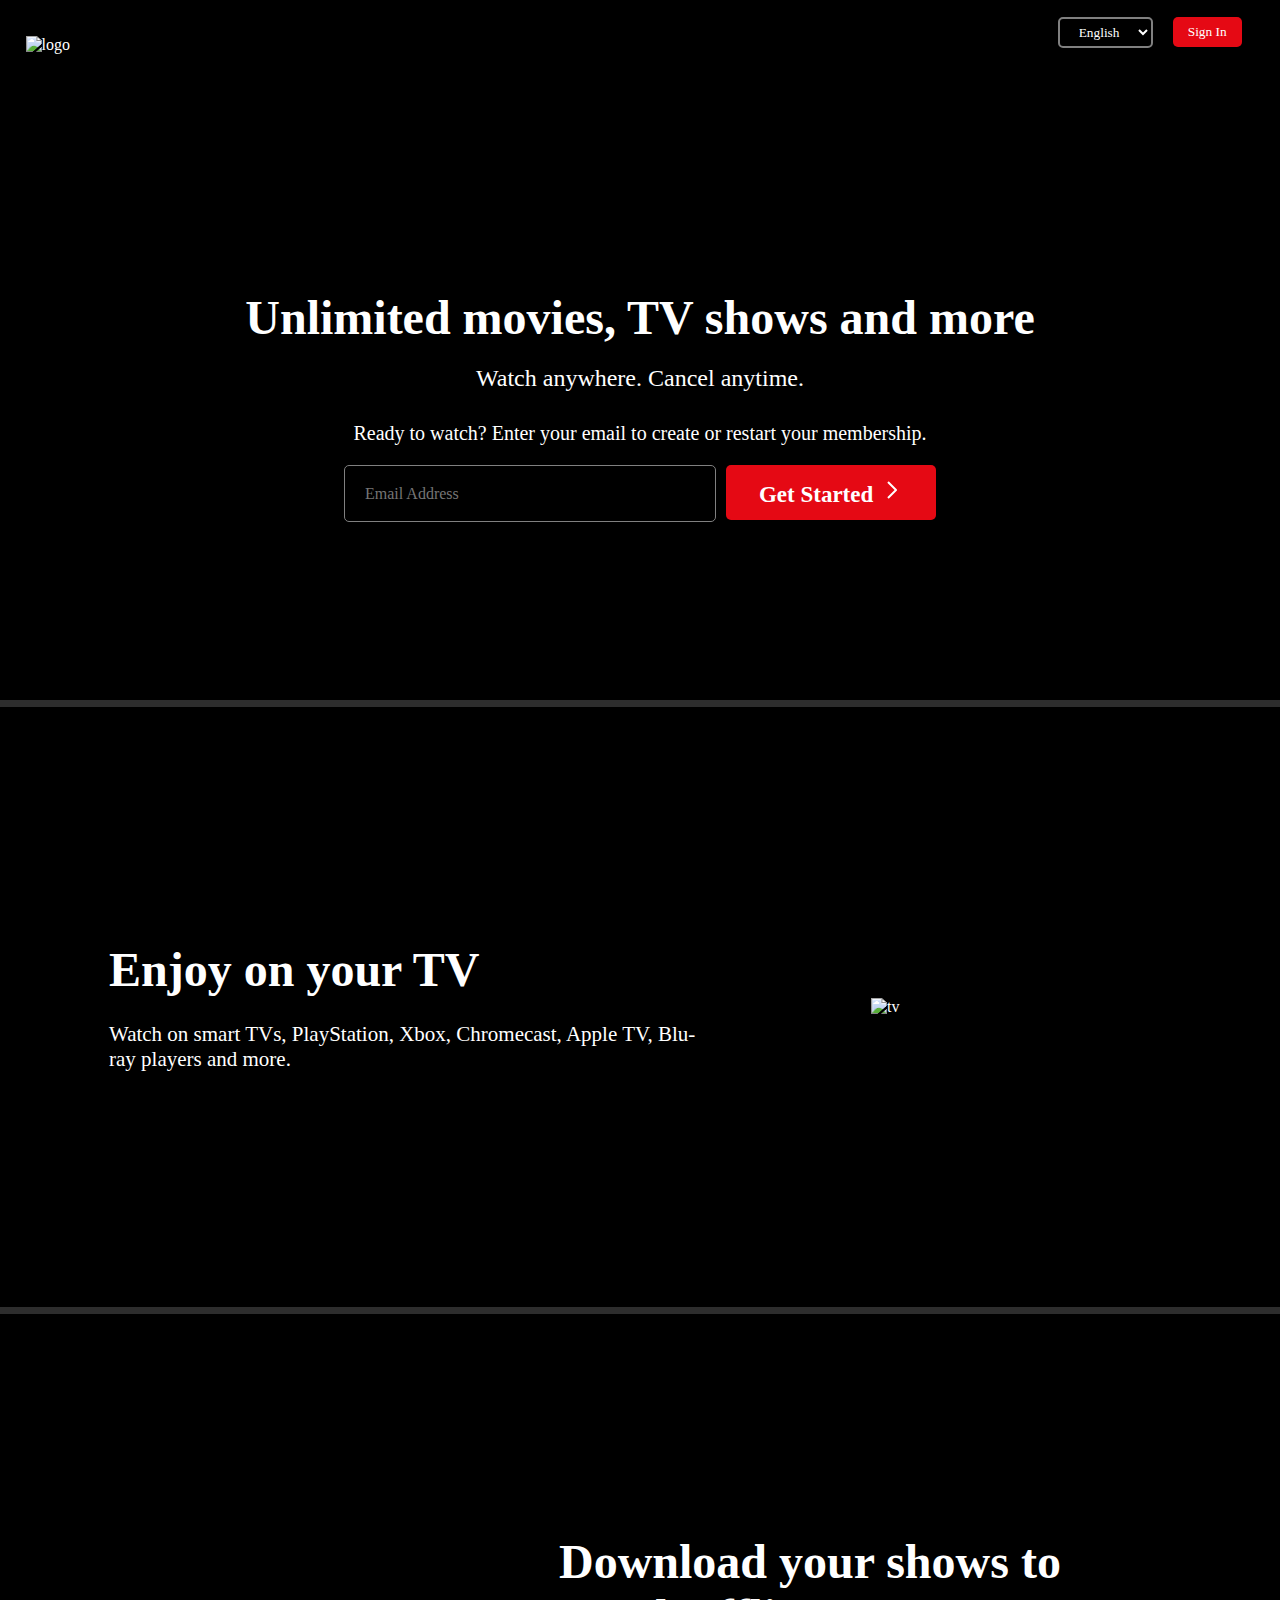
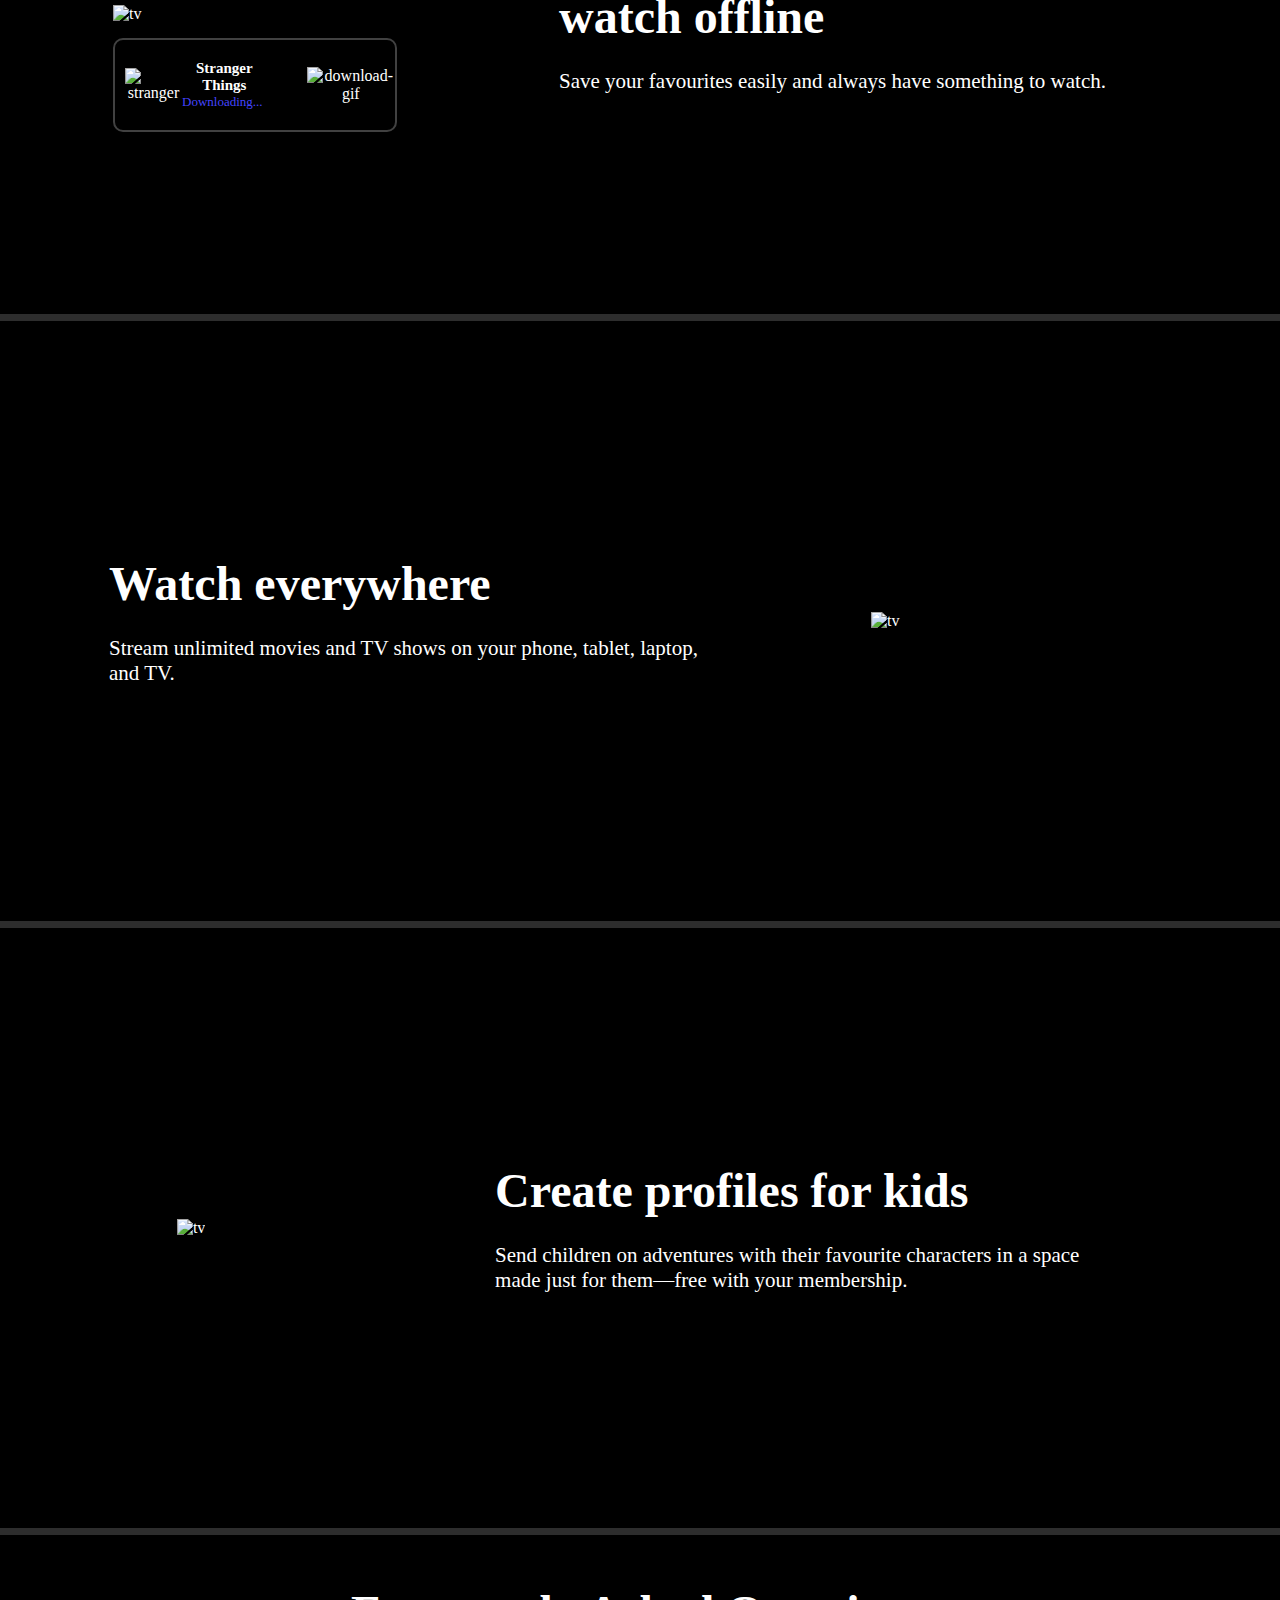
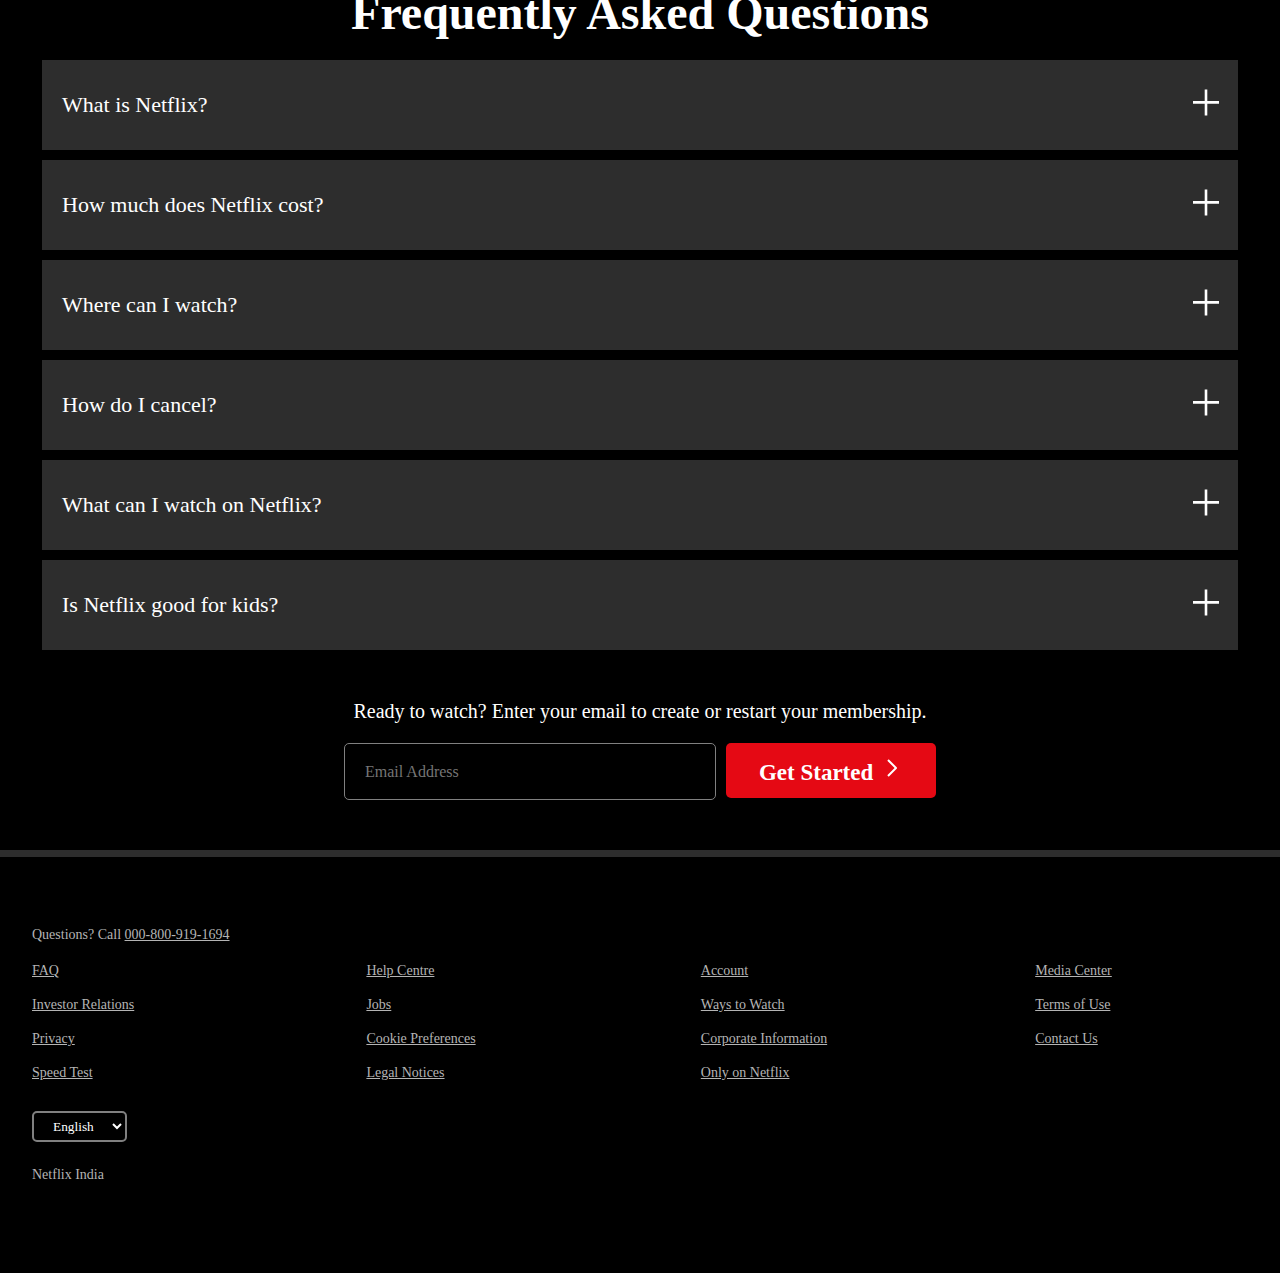
==== HTML/index.html @ 04211149 "Complete HTML CSS" ====
<!DOCTYPE html>
<html lang="en">

<head>
    <meta charset="UTF-8">
    <!-- Don't know why but this meta tag just works better -->
    <meta name="viewport"
        content="user-scalable=no, initial-scale=1, maximum-scale=1, minimum-scale=1, width=320, height=device-height" />
    <!-- , target-densitydpi=medium-dpi -->
    <!-- <meta name="viewport" content="width=device-width, initial-scale=1.0"> -->
    <title>Netflix India - Watch TV Shows Online, Watch Movies Online</title>
    <link rel="shortcut icon"
        href="https://cdn4.iconfinder.com/data/icons/logos-and-brands/512/227_Netflix_logo-512.png" type="image/x-icon">
    <link rel="stylesheet" href="/CSS/style.css">
</head>

<body>
    <header>
        <section class="segment home bgimg">
            <nav id="navbar">
                <div class="logo">
                    <img src="https://images.ctfassets.net/y2ske730sjqp/821Wg4N9hJD8vs5FBcCGg/9eaf66123397cc61be14e40174123c40/Vector__3_.svg?w=460"
                        alt="logo">
                </div>

                <div class="navbutton">
                    <!-- I don't how to add img -->
                    <!-- <svg xmlns="http://www.w3.org/2000/svg" fill="none" width="16" height="16" viewBox="0 0 16 16"
                        role="img" data-icon="LanguagesSmall" aria-hidden="true">
                        <path fill-rule="evenodd" clip-rule="evenodd"
                            d="M10.7668 5.33333L10.5038 5.99715L9.33974 8.9355L8.76866 10.377L7.33333 14H9.10751L9.83505 12.0326H13.4217L14.162 14H16L12.5665 5.33333H10.8278H10.7668ZM10.6186 9.93479L10.3839 10.5632H11.1036H12.8856L11.6348 7.2136L10.6186 9.93479ZM9.52722 4.84224C9.55393 4.77481 9.58574 4.71045 9.62211 4.64954H6.41909V2H4.926V4.64954H0.540802V5.99715H4.31466C3.35062 7.79015 1.75173 9.51463 0 10.4283C0.329184 10.7138 0.811203 11.2391 1.04633 11.5931C2.55118 10.6795 3.90318 9.22912 4.926 7.57316V12.6667H6.41909V7.51606C6.81951 8.15256 7.26748 8.76169 7.7521 9.32292L8.31996 7.88955C7.80191 7.29052 7.34631 6.64699 6.9834 5.99715H9.06968L9.52722 4.84224Z"
                            fill="currentColor"></path>
                    </svg> -->
                    <div>
                        <select name="lang" class="lang">
                            <option value="English">English</option>
                            <option value="Hindi">हिन्दी</option>
                        </select>
                    </div>
                    <div>
                        <button type="button" class="sign-in">Sign In</button>
                    </div>
                </div>
            </nav>

            <h1 class="headest main-title">Unlimited movies, TV shows and more</h1>
            <div id="main-text">Watch anywhere. Cancel anytime.</div>
            <article class="membership" id="fix-home-mg">
                <div class="member-text">
                    Ready to watch? Enter your email to create or restart your membership.
                </div>
                <!-- Not bothering making this cool transition using complex overlapping css -->
                <div class="member-form">
                    <label for="email-address1" class="email-box">
                        <input type="text" placeholder="Email Address" id="email-address1">
                    </label>
                    <button type="button" class="sign-in started">Get Started <svg xmlns="http://www.w3.org/2000/svg"
                            fill="none" width="24" height="24" viewBox="0 0 24 24" role="img" aria-hidden="true">
                            <path fill-rule="evenodd" clip-rule="evenodd"
                                d="M15.5859 12L8.29303 19.2928L9.70725 20.7071L17.7072 12.7071C17.8948 12.5195 18.0001 12.2652 18.0001 12C18.0001 11.7347 17.8948 11.4804 17.7072 11.2928L9.70724 3.29285L8.29303 4.70706L15.5859 12Z"
                                fill="currentColor"></path>
                        </svg>
                    </button>
                </div>
            </article>
        </section>
    </header>

    <main>
        <section class="segment">
            <article class="card">
                <div class="card-text">
                    <h1 class="headest">Enjoy on your TV</h1>
                    <div class="card-desc">
                        Watch on smart TVs, PlayStation, Xbox, Chromecast, Apple TV, Blu-ray players and more.
                    </div>
                </div>
                <div class="overlap-grid">
                    <img src="https://assets.nflxext.com/ffe/siteui/acquisition/ourStory/fuji/desktop/tv.png" alt="tv"
                        class="topitem">
                    <video
                        src="https://assets.nflxext.com/ffe/siteui/acquisition/ourStory/fuji/desktop/video-tv-in-0819.m4v"
                        class="bottomitem" id="vid1" autoplay muted loop></video>
                </div>
            </article>
        </section>
        <section class="segment">
            <article class="card oppa">
                <div class="card-text">
                    <h1 class="headest">Download your shows to watch offline</h1>
                    <div class="card-desc">
                        Save your favourites easily and always have something to watch.
                    </div>
                </div>
                <div class="overlap-grid">
                    <img src="https://assets.nflxext.com/ffe/siteui/acquisition/ourStory/fuji/desktop/mobile-0819.jpg"
                        alt="tv" class="bottomitem">
                    <div class="topitem loading">
                        <div class="stranger-div">
                            <img src="https://assets.nflxext.com/ffe/siteui/acquisition/ourStory/fuji/desktop/boxshot.png"
                                alt="stranger">
                        </div>
                        <div class="stranger-text">
                            <div class="stranger-name">Stranger Things</div>
                            <div class="stranger-blue">Downloading...</div>
                        </div>
                        <div class="stranger-gif">
                            <img src="https://assets.nflxext.com/ffe/siteui/acquisition/ourStory/fuji/desktop/download-icon.gif"
                                alt="download-gif">
                        </div>
                    </div>
                </div>
            </article>
        </section>
        <section class="segment">
            <article class="card">
                <div class="card-text">
                    <h1 class="headest">Watch everywhere</h1>
                    <div class="card-desc">
                        Stream unlimited movies and TV shows on your phone, tablet, laptop, and TV.
                    </div>
                </div>
                <div class="overlap-grid">
                    <img src="https://assets.nflxext.com/ffe/siteui/acquisition/ourStory/fuji/desktop/device-pile-in.png"
                        alt="tv" class="topitem">
                    <video
                        src="https://assets.nflxext.com/ffe/siteui/acquisition/ourStory/fuji/desktop/video-devices-in.m4v"
                        class="
                        bottomitem" id="vid3" autoplay muted loop></video>
                </div>
            </article>
        </section>
        <section class="segment">
            <article class="card oppa">
                <div class="card-text">
                    <h1 class="headest">Create profiles for kids</h1>
                    <div class="card-desc">
                        Send children on adventures with their favourite characters in a space made just for them—free
                        with
                        your membership.
                    </div>
                </div>
                <div class="kids-div">
                    <img src="https://occ-0-2483-3646.1.nflxso.net/dnm/api/v6/19OhWN2dO19C9txTON9tvTFtefw/AAAABVr8nYuAg0xDpXDv0VI9HUoH7r2aGp4TKRCsKNQrMwxzTtr-NlwOHeS8bCI2oeZddmu3nMYr3j9MjYhHyjBASb1FaOGYZNYvPBCL.png?r=54d"
                        alt="tv">
                </div>
            </article>
        </section>
        <!-- Don't know how to make things appear on click. js later -->
        <section class="segment">
            <h1 class="headest faq-title">Frequently Asked Questions</h1>
            <article class="FAQ">
                <section class="question">
                    <div class="query">
                        <div class="qtext">What is Netflix?</div>
                        <div class="qross">
                            <svg xmlns="http://www.w3.org/2000/svg" fill="none" width="24" height="24"
                                viewBox="0 0 24 24" role="img" aria-hidden="true"
                                class="elj7tfr3 default-ltr-cache-1kkka4h e164gv2o5">
                                <path fill-rule="evenodd" clip-rule="evenodd"
                                    d="M11 11V2H13V11H22V13H13V22H11V13H2V11H11Z" fill="currentColor"></path>
                            </svg>
                        </div>
                    </div>
                    <!-- <div class="hidden-text">
                        <div class="t1">
                            Netflix is a streaming service that offers a wide variety of award-winning TV shows, movies,
                            anime,
                            documentaries and more – on thousands of internet-connected devices.
                        </div>
                        <div class="t2">
                            You can watch as much as you want, whenever you want, without a single ad – all for one low
                            monthly
                            price. There's always something new to discover, and new TV shows and movies are added every
                            week!
                        </div>
                    </div> -->
                </section>

                <section class="question">
                    <div class="query">
                        <div class="qtext">How much does Netflix cost?</div>
                        <div class="qross">
                            <svg xmlns="http://www.w3.org/2000/svg" fill="none" width="24" height="24"
                                viewBox="0 0 24 24" role="img" aria-hidden="true"
                                class="elj7tfr3 default-ltr-cache-1kkka4h e164gv2o5">
                                <path fill-rule="evenodd" clip-rule="evenodd"
                                    d="M11 11V2H13V11H22V13H13V22H11V13H2V11H11Z" fill="currentColor"></path>
                            </svg>
                        </div>
                    </div>
                    <!-- <div class="hidden-text">
                        <div>
                            Watch Netflix on your smartphone, tablet, Smart TV, laptop, or streaming device, all for one
                            fixed
                            monthly fee. Plans range from ₹149 to ₹649 a month. No extra costs, no contracts.
                        </div>
                    </div> -->
                </section>

                <section class="question">
                    <div class="query">
                        <div class="qtext">Where can I watch?</div>
                        <div class="qross">
                            <svg xmlns="http://www.w3.org/2000/svg" fill="none" width="24" height="24"
                                viewBox="0 0 24 24" role="img" aria-hidden="true"
                                class="elj7tfr3 default-ltr-cache-1kkka4h e164gv2o5">
                                <path fill-rule="evenodd" clip-rule="evenodd"
                                    d="M11 11V2H13V11H22V13H13V22H11V13H2V11H11Z" fill="currentColor"></path>
                            </svg>
                        </div>

                    </div>
                    <!-- <div class="hidden-text">
                        <div class="t1">
                            Watch anywhere, anytime. Sign in with your Netflix account to watch instantly on the web at
                            netflix.com from your personal computer or on any internet-connected device that offers the
                            Netflix
                            app, including smart TVs, smartphones, tablets, streaming media players and game consoles.
                        </div>
                        <div class="t2">
                            You can also download your favourite shows with the iOS, Android, or Windows 10 app. Use
                            downloads
                            to watch while you're on the go and without an internet connection. Take Netflix with you
                            anywhere.
                        </div>
                    </div> -->
                </section>

                <section class="question">
                    <div class="query">
                        <div class="qtext">How do I cancel?</div>
                        <div class="qross">
                            <svg xmlns="http://www.w3.org/2000/svg" fill="none" width="24" height="24"
                                viewBox="0 0 24 24" role="img" aria-hidden="true"
                                class="elj7tfr3 default-ltr-cache-1kkka4h e164gv2o5">
                                <path fill-rule="evenodd" clip-rule="evenodd"
                                    d="M11 11V2H13V11H22V13H13V22H11V13H2V11H11Z" fill="currentColor"></path>
                            </svg>
                        </div>
                    </div>
                    <!-- <div class="hidden-text">
                        <div>
                            Netflix is flexible. There are no annoying contracts and no commitments. You can easily
                            cancel your
                            account online in two clicks. There are no cancellation fees – start or stop your account
                            anytime.
                        </div>
                    </div> -->
                </section>

                <section class="question">
                    <div class="query">
                        <div class="qtext">What can I watch on Netflix?</div>
                        <div class="qross">
                            <svg xmlns="http://www.w3.org/2000/svg" fill="none" width="24" height="24"
                                viewBox="0 0 24 24" role="img" aria-hidden="true"
                                class="elj7tfr3 default-ltr-cache-1kkka4h e164gv2o5">
                                <path fill-rule="evenodd" clip-rule="evenodd"
                                    d="M11 11V2H13V11H22V13H13V22H11V13H2V11H11Z" fill="currentColor"></path>
                            </svg>
                        </div>
                    </div>
                    <!-- <div class="hidden-text">
                        <div>
                            Netflix has an extensive library of feature films, documentaries, TV shows, anime,
                            award-winning
                            Netflix originals, and more. Watch as much as you want, anytime you want.
                        </div>
                    </div> -->
                </section>

                <section class="question">
                    <div class="query">
                        <div class="qtext">Is Netflix good for kids?</div>
                        <div class="qross">
                            <svg xmlns="http://www.w3.org/2000/svg" fill="none" width="24" height="24"
                                viewBox="0 0 24 24" role="img" aria-hidden="true"
                                class="elj7tfr3 default-ltr-cache-1kkka4h e164gv2o5">
                                <path fill-rule="evenodd" clip-rule="evenodd"
                                    d="M11 11V2H13V11H22V13H13V22H11V13H2V11H11Z" fill="currentColor"></path>
                            </svg>
                        </div>
                    </div>
                    <!-- <div class="hidden-text">
                        <div class="t1">
                            The Netflix Kids experience is included in your membership to give parents control while
                            kids enjoy
                            family-friendly TV shows and films in their own space.
                        </div>
                        <div class="t2">
                            Kids profiles come with PIN-protected parental controls that let you restrict the maturity
                            rating of
                            content kids can watch and block specific titles you don’t want kids to see.
                        </div>
                    </div> -->
                </section>
            </article>
            <article class="membership">
                <div class="member-text">
                    Ready to watch? Enter your email to create or restart your membership.
                </div>
                <div class="member-form">
                    <label for="email-address2" class="email-box">
                        <input type="text" placeholder="Email Address" id="email-address2">
                    </label>
                    <button type="button" class="sign-in started">Get Started <svg xmlns="http://www.w3.org/2000/svg"
                            fill="none" width="24" height="24" viewBox="0 0 24 24" role="img" aria-hidden="true">
                            <path fill-rule="evenodd" clip-rule="evenodd"
                                d="M15.5859 12L8.29303 19.2928L9.70725 20.7071L17.7072 12.7071C17.8948 12.5195 18.0001 12.2652 18.0001 12C18.0001 11.7347 17.8948 11.4804 17.7072 11.2928L9.70724 3.29285L8.29303 4.70706L15.5859 12Z"
                                fill="currentColor"></path>
                        </svg>
                    </button>
                </div>
            </article>
        </section>
    </main>
    <footer>
        <section class="segment feet">
            <div class="anyquestion">
                Questions? Call <a class="tyler">000-800-919-1694</a>
            </div>
            <div class="link-grid">
                <div>FAQ</div>
                <div>Help Centre</div>
                <div>Account</div>
                <div>Media Center</div>
                <div>Investor Relations</div>
                <div>Jobs</div>
                <div>Ways to Watch</div>
                <div>Terms of Use</div>
                <div>Privacy</div>
                <div>Cookie Preferences</div>
                <div>Corporate Information</div>
                <div>Contact Us</div>
                <div>Speed Test</div>
                <div>Legal Notices</div>
                <div>Only on Netflix</div>
            </div>
            <div>
                <select name="lang" class="lang">
                    <!-- add translate img here -->
                    <option value="English">English</option>
                    <option value="Hindi">Hindi</option>
                </select>
            </div>
            <div class="anyquestion">Netflix India</div>
        </section>
    </footer>

    <script src="/JS/script.js"></script>
</body>

</html>
---- CSS/style.css ----
@font-face {
    font-family: 'Netflix Sans';
    font-weight: 100;
    font-display: optional;
    src: url(https://assets.nflxext.com/ffe/siteui/fonts/netflix-sans/v3/NetflixSans_W_Th.woff2) format('woff2'), url(https://assets.nflxext.com/ffe/siteui/fonts/netflix-sans/v3/NetflixSans_W_Th.woff) format('woff')
}

@font-face {
    font-family: 'Netflix Sans';
    font-weight: 300;
    font-display: optional;
    src: url(https://assets.nflxext.com/ffe/siteui/fonts/netflix-sans/v3/NetflixSans_W_Lt.woff2) format('woff2'), url(https://assets.nflxext.com/ffe/siteui/fonts/netflix-sans/v3/NetflixSans_W_Lt.woff) format('woff')
}

@font-face {
    font-family: 'Netflix Sans';
    font-weight: 400;
    font-display: optional;
    src: url(https://assets.nflxext.com/ffe/siteui/fonts/netflix-sans/v3/NetflixSans_W_Rg.woff2) format('woff2'), url(https://assets.nflxext.com/ffe/siteui/fonts/netflix-sans/v3/NetflixSans_W_Rg.woff) format('woff')
}

@font-face {
    font-family: 'Netflix Sans';
    font-weight: 700;
    font-display: optional;
    src: url(https://assets.nflxext.com/ffe/siteui/fonts/netflix-sans/v3/NetflixSans_W_Md.woff2) format('woff2'), url(https://assets.nflxext.com/ffe/siteui/fonts/netflix-sans/v3/NetflixSans_W_Md.woff) format('woff')
}

@font-face {
    font-family: 'Netflix Sans';
    font-weight: 800;
    font-display: optional;
    src: url(https://assets.nflxext.com/ffe/siteui/fonts/netflix-sans/v3/NetflixSans_W_Bd.woff2) format('woff2'), url(https://assets.nflxext.com/ffe/siteui/fonts/netflix-sans/v3/NetflixSans_W_Bd.woff) format('woff')
}

@font-face {
    font-family: 'Netflix Sans';
    font-weight: 900;
    font-display: optional;
    src: url(https://assets.nflxext.com/ffe/siteui/fonts/netflix-sans/v3/NetflixSans_W_Blk.woff2) format('woff2'), url(https://assets.nflxext.com/ffe/siteui/fonts/netflix-sans/v3/NetflixSans_W_Blk.woff) format('woff')
}

.netflix-sans-font-loaded {
    font-family: 'Netflix Sans', 'Helvetica Neue', Helvetica, Arial, sans-serif
}

.netflix-sans-font-loaded.nkufi-font-loaded {
    font-family: NKufi, 'Netflix Sans', 'Helvetica Neue', Helvetica, Arial, sans-serif
}

.netflix-sans-font-loaded.graphik-font-loaded {
    font-family: GraphikTH, 'Netflix Sans', 'Helvetica Neue', Helvetica, Arial, sans-serif
}

* {
    margin: 0;
    padding: 0;
    color: white;
    font-family: 'Netflix Sans', 'Segoe UI';
}

html {
    background-color: black;

}

.segment {
    position: relative;
    border-bottom: 7px solid rgb(45, 45, 45);
}

#navbar {
    display: flex;
    justify-content: space-between;
    align-items: center;
    height: 90px;
    /* margin-top: 25px; */
}

.logo img {
    margin-left: 10vw;
    width: 150px;
}

.navbutton {
    margin-right: 10vw;
    display: flex;
}

.lang {
    background-color: black;
    margin-right: 20px;
    padding: 5px 15px;
    border: 2px solid grey;
    border-radius: 5px;
    margin-bottom: 25px;
}

.sign-in {
    padding: 7px 15px;
    border: none;
    border-radius: 5px;
    cursor: pointer;
}

.sign-in:hover {
    background-color: #b20710;
    transition: all linear 0.15s;

}

.sign-in:not(:hover) {
    background-color: rgb(229, 9, 20);
    transition: all linear 0.15s;
}

.home {
    height: 700px;
    background: rgb(0 0 0 / 50%);
    background-image: linear-gradient(to top, rgba(0, 0, 0, 0.8) 0, rgba(0, 0, 0, 0) 30%, rgba(0, 0, 0, 0.8) 100%), url("https://assets.nflxext.com/ffe/siteui/vlv3/058eee37-6c24-403a-95bd-7d85d3260ae1/e10ba8a6-b96a-4308-bee4-76fab1ebd6ca/IN-en-20240422-POP_SIGNUP_TWO_WEEKS-perspective_WEB_db9348f2-4d68-4934-b495-6d9d1be5917e_large.jpg");
    object-fit: cover;
    object-position: center center;
    background-blend-mode: soft-light;
    background-position: center 2000px;
}

.headest {
    font-size: 48px;
    font-weight: 900;
}

.main-title {
    text-align: center;
    margin-top: 200px;
}

#main-text {
    font-size: 24px;
    text-align: center;
    margin: 20px;
}

.membership {
    width: 75%;
    margin: 50px auto;
    text-align: center;
}

#fix-home-mg {
    margin-top: 30px;
}

.member-text {
    font-size: 20px;
    margin-bottom: 20px;
}

.member-form {
    display: flex;
    text-align: center;
    justify-content: center;
    gap: 10px;
}

.email-box input {
    width: 350px;
    height: 55px;
    background-color: rgba(0, 0, 0, 0.388);
    padding-left: 20px;
    font-size: 16px;
    border: 1px solid grey;
    border-radius: 5px;
}

/* email-box input::placeholder {} */

.started {
    height: 55px;
    min-width: 210px;
    font-size: 23px;
    font-weight: bolder;
    padding-left: 25px;
    padding-right: 25px;
}

.card {
    display: flex;
    justify-content: space-around;
    height: 600px;
    width: 80%;
    margin: auto;
    align-items: center;

}

.card-text {
    flex-basis: 50%;
}

.card-desc {
    font-size: 21px;
    margin-top: 25px;
}

.oppa {
    flex-direction: row-reverse;
}

.overlap-grid {
    display: grid;
    grid-template-columns: 1fr;
    grid-template-rows: 1fr;
    justify-items: center;
    align-items: center;
}

.topitem {
    z-index: 3;
    grid-row: 1/2;
    grid-column: 1/2;
    width: 100%;
}

.bottomitem {
    z-index: 1;
    grid-row: 1/2;
    grid-column: 1/2;
    width: 100%;
}

#vid1 {
    width: 80%;
}

#vid3 {
    width: 60%;
    margin-bottom: 25%;
}

.loading {
    display: flex;
    height: 90px;
    width: 20vw;
    min-width: 280px;
    background-color: black;
    border: 2px solid rgb(65, 65, 65);
    border-radius: 10px;
    text-align: center;
    justify-content: space-between;
    align-items: center;
    /* margin-top: 250px; */
    margin-top: 50%;
}

.stranger-div img {
    padding-left: 10px;
    height: 75px;
}

.stranger-name {
    font-size: 15px;
    font-weight: 600;
    padding-right: 40px;
}

.stranger-blue {
    font-size: 13px;
    color: rgb(68, 68, 255);
    text-align: left;
}

.stranger-gif img {
    height: 50px;
}

.kids-div img {
    /* flex-basis: 50%; */
    width: 100%;
}

.FAQ {
    width: 80%;
    margin: auto;
}

.faq-title {
    margin-top: 50px;
    margin-bottom: 20px;
    text-align: center;
}

.question {
    margin: 10px;
}

.query {
    display: flex;
    align-items: center;
    height: 10vh;
    justify-content: space-between;
}

.query:hover {
    background-color: rgb(65, 65, 65);
    transition: all linear 0.15s;
}

.query:not(:hover) {
    background-color: rgb(45, 45, 45);
    transition: all linear 0.15s;
}

.qtext {
    font-size: 22px;
    padding-left: 20px;
}

.qross {
    margin-right: 20px;
    transform: scale(1.3);
}

@keyframes crossrotate {
    from {}

    to {
        transform: rotate(45deg);
    }
}

.query:active {
    .qross {
        animation: crossrotate 0.2s ease-out forwards;
    }
}

.hidden-text {
    margin-top: 1px;
    font-size: 22px;
    padding: 20px;
    background-color: rgb(45, 45, 45);
}

.t1 {
    margin-bottom: 20px;
}

.feet {
    width: 80%;
    margin: 70px auto;
    border-bottom-style: none;
    font-size: 14px;
}

.link-grid {
    display: grid;
    grid-template-columns: 1fr 1fr 1fr 1fr;
    column-gap: 10%;
    row-gap: 18px;
    margin-bottom: 30px;
}

.link-grid div {
    list-style-type: none;
    color: rgb(180, 180, 180);
    text-decoration: underline;
    cursor: pointer;
}

.anyquestion {
    color: rgb(180, 180, 180);
    padding-bottom: 20px;
}

.tyler {
    color: rgb(180, 180, 180);
    text-decoration: underline;
    cursor: pointer;
}

@media screen and (max-width: 1280px) {
    .logo img {
        margin-left: 2vw;
    }

    .navbutton {
        margin-right: 3vw;
    }

    .card,
    .FAQ,
    .feet {
        width: 95%;
    }
}

@media screen and (max-width: 955px) {

    .logo img {
        width: 90px;
    }

    .home {
        background-size: 1100px;
        height: 500px;
        background-position: center 1740px;
        background-image: linear-gradient(to top, rgba(0, 0, 0, 0.8) 0, rgba(0, 0, 0, 0) 10%, rgba(0, 0, 0, 0.8) 100%), url("https://assets.nflxext.com/ffe/siteui/vlv3/058eee37-6c24-403a-95bd-7d85d3260ae1/e10ba8a6-b96a-4308-bee4-76fab1ebd6ca/IN-en-20240422-POP_SIGNUP_TWO_WEEKS-perspective_WEB_db9348f2-4d68-4934-b495-6d9d1be5917e_large.jpg");
    }

    .headest {
        font-size: 30px;
    }

    .main-title {
        margin-top: 100px;
    }

    #main-text {
        font-size: 18px;
    }

    .member-text {
        font-size: 18px;
    }

    .email-box input {
        font-size: 14px;
    }

    .card {
        flex-direction: column;
        text-align: center;
        margin-top: 30px;
    }

    .card-text {
        flex-basis: auto;
    }

    .card-desc {
        font-size: 18px;
    }

    .link-grid {
        grid-template-columns: 1fr 1fr;
    }

    .qtext {
        font-size: 18px;
    }

    .qross {
        transform: scale(1);
    }

    .feet {
        margin: 20px auto;
    }
}

@media screen and (max-width: 725px) {
    .email-box input {
        width: 50vw;
    }
}

@media screen and (max-width: 600px) {

    .main-title {
        margin-top: 40px;
    }

    .home {
        background-size: 800px;
        height: 500px;
        background-position: center center;
        background-image: linear-gradient(to top, rgba(0, 0, 0, 0.8) 0, rgba(0, 0, 0, 0) 40%, rgba(0, 0, 0, 0.8) 100%), url("https://assets.nflxext.com/ffe/siteui/vlv3/058eee37-6c24-403a-95bd-7d85d3260ae1/e10ba8a6-b96a-4308-bee4-76fab1ebd6ca/IN-en-20240422-POP_SIGNUP_TWO_WEEKS-perspective_WEB_db9348f2-4d68-4934-b495-6d9d1be5917e_large.jpg");
    }

    .member-form {
        display: block;
    }

    .email-box input {
        width: 90%;
        height: 45px;
        margin-bottom: 15px;
    }

    .started {
        height: 45px;
        min-width: 0px;
        width: 160px;
        font-size: 18px;
        font-weight: bolder;
        padding-left: 0;
        padding-right: 0;
    }

    .card {
        height: 80vh;
    }
}
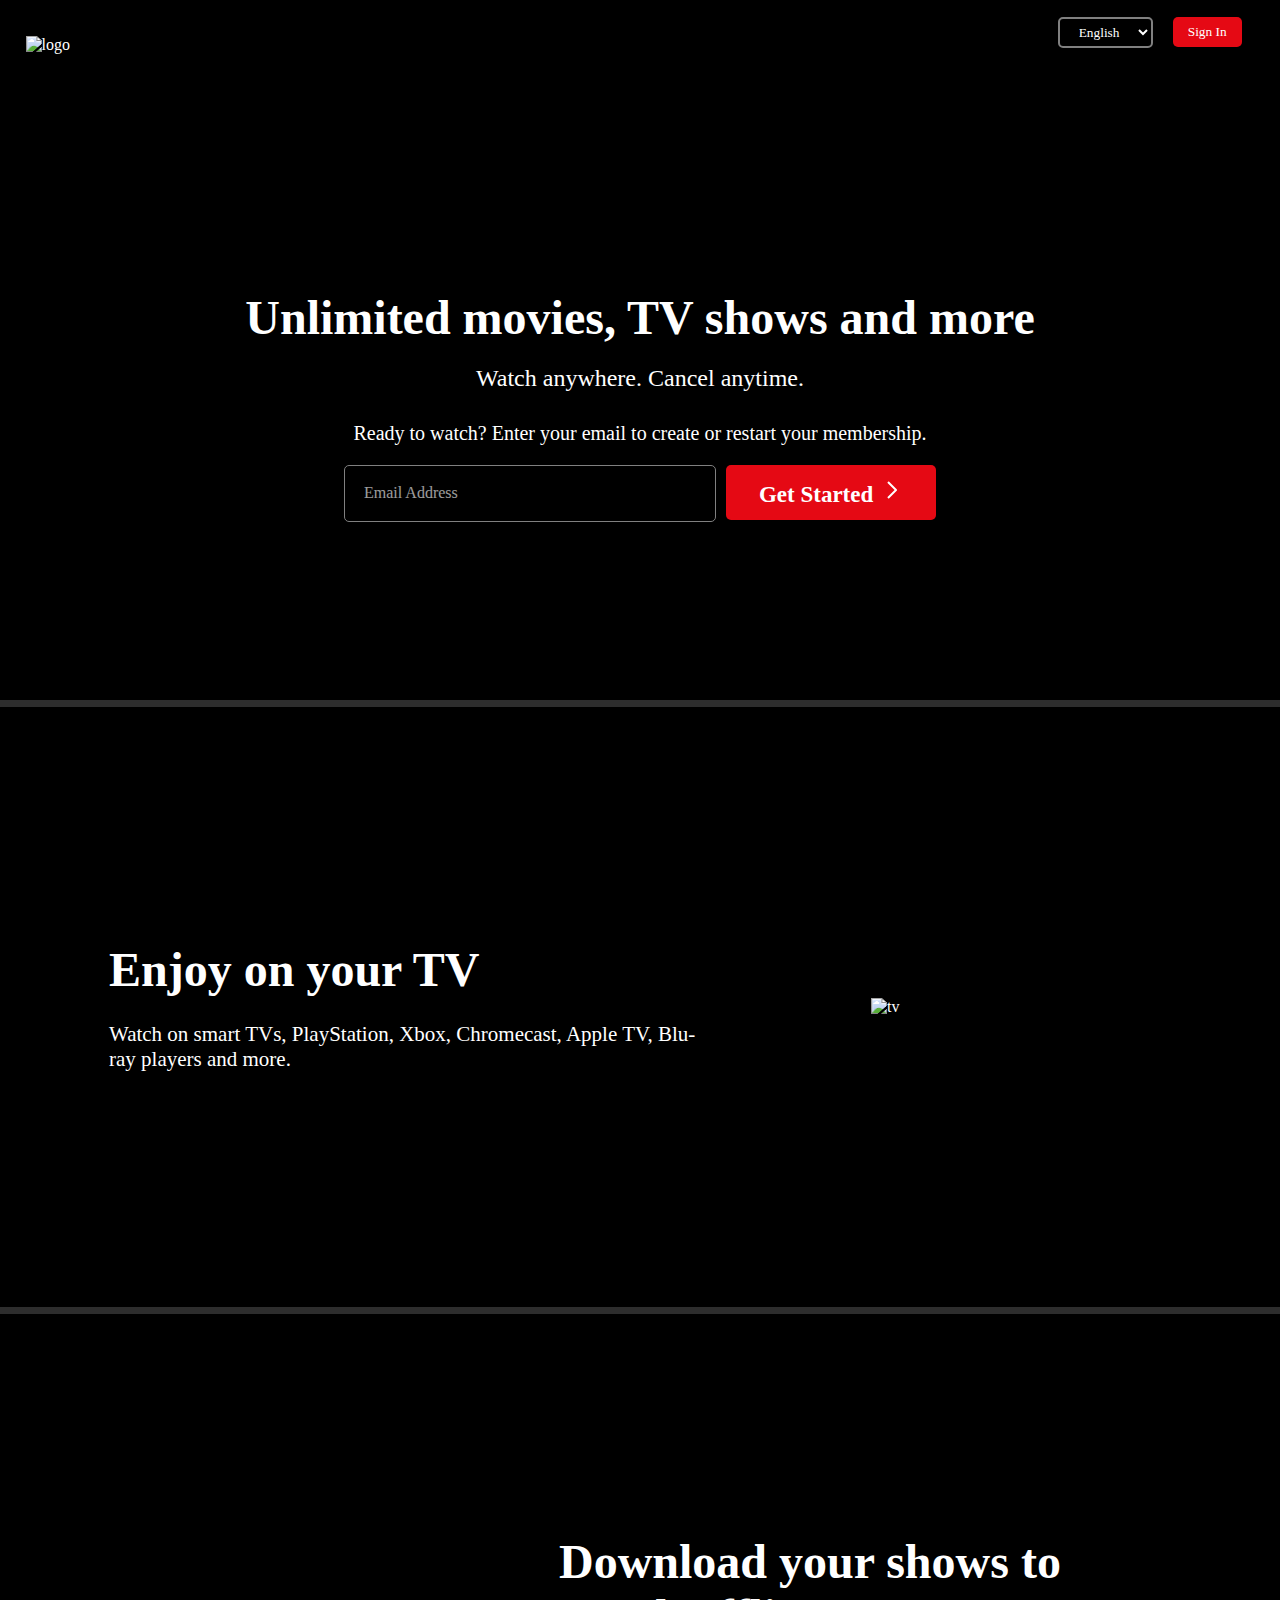
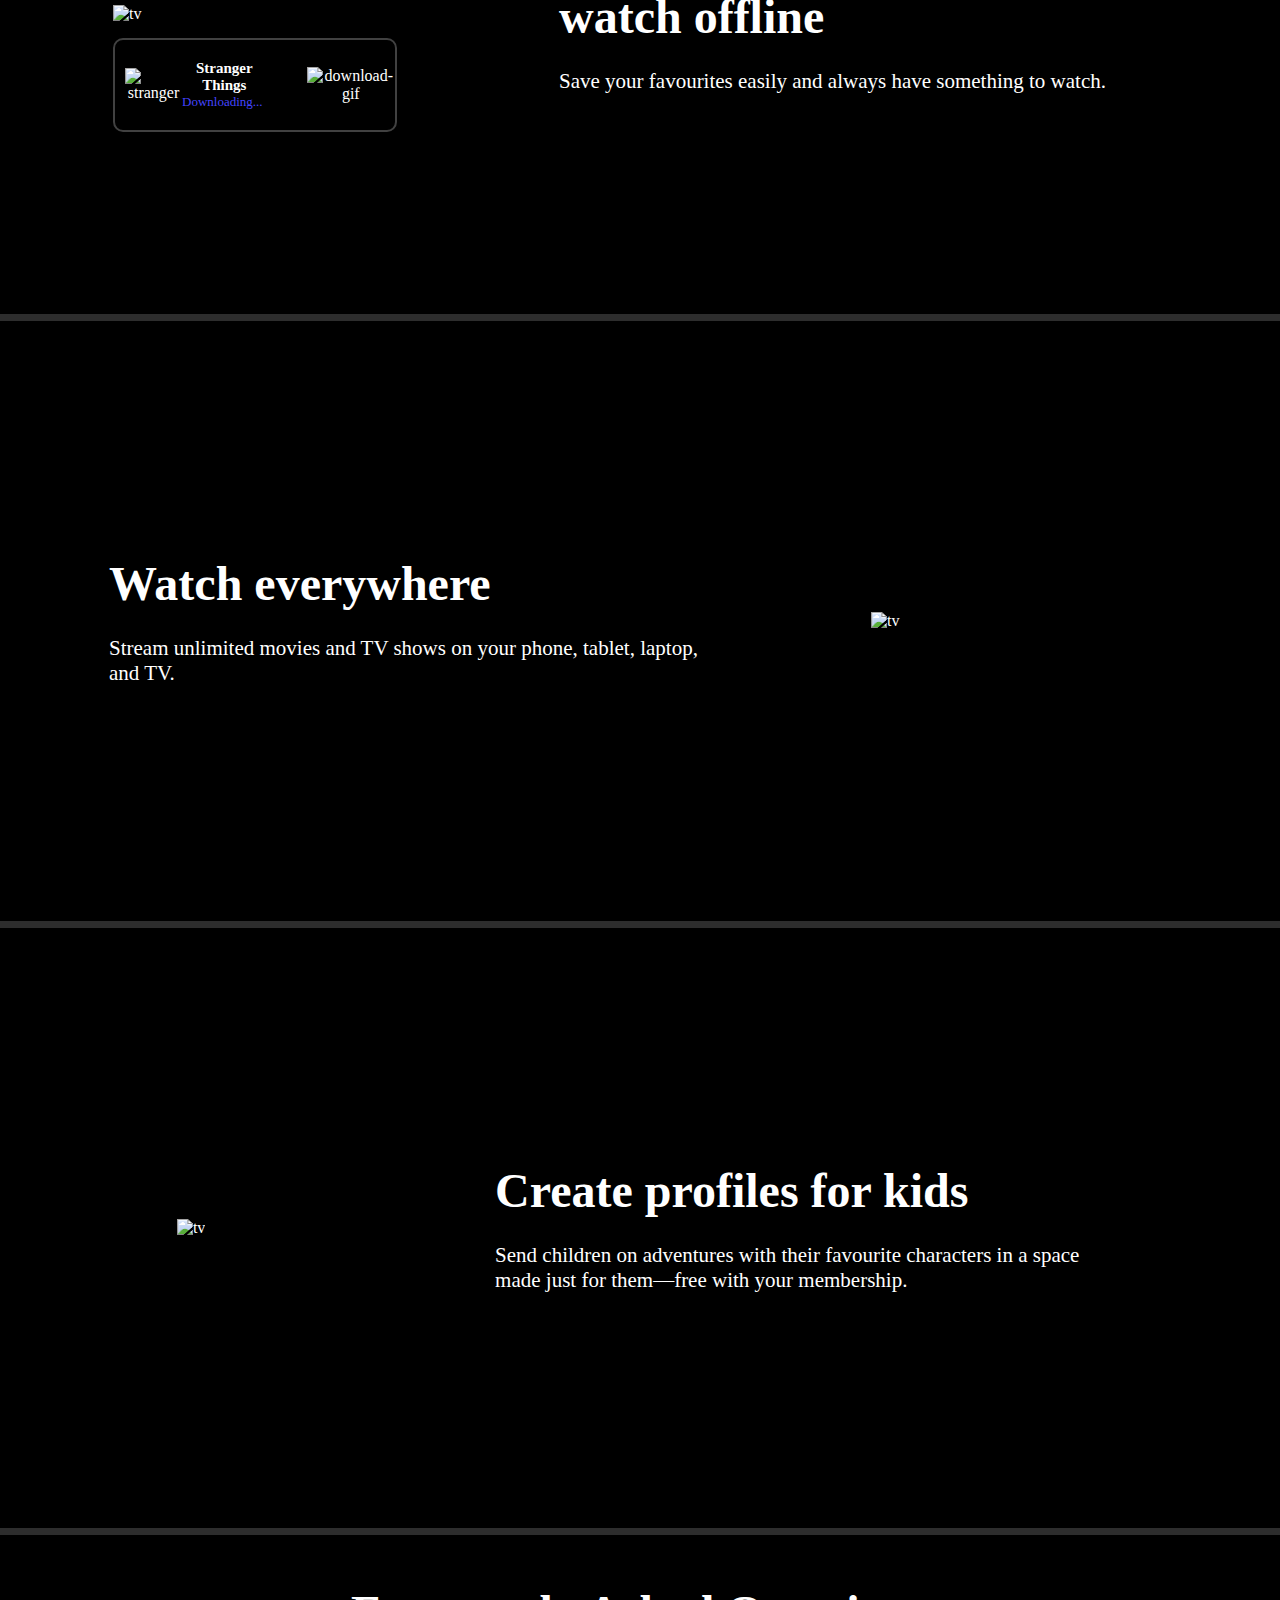
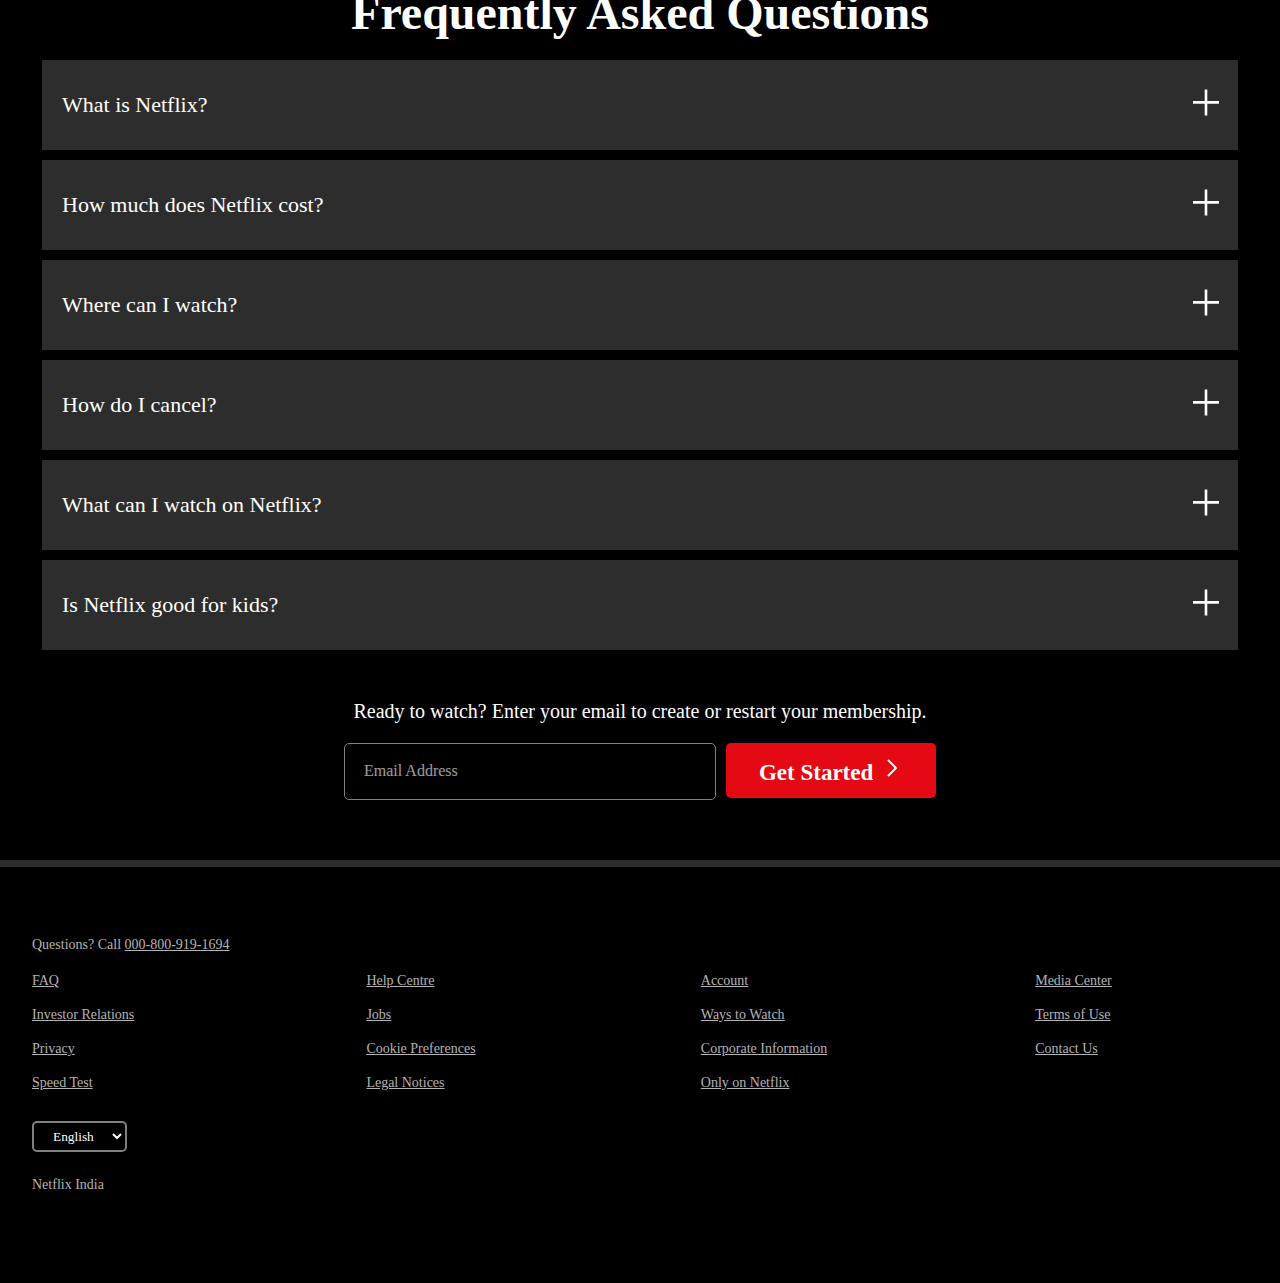
==== commit 8a1bca86: "Major Improve email form javascript transition responsive and border red dom" ====
--- a/HTML/index.html
+++ b/HTML/index.html
@@ -49,11 +49,14 @@
                 <div class="member-text">
                     Ready to watch? Enter your email to create or restart your membership.
                 </div>
-                <!-- Not bothering making this cool transition using complex overlapping css -->
                 <div class="member-form">
-                    <label for="email-address1" class="email-box">
-                        <input type="text" placeholder="Email Address" id="email-address1">
-                    </label>
+                    <div class="email-box">
+                        <div class="email-holder" id="eh1">Email Address</div>
+                        <label for="email-address1" class="email-label">
+                            <input type="text" id="email-address1">
+                        </label>
+                        <div class="email-error" id="emailError1"></div>
+                    </div>
                     <button type="button" class="sign-in started">Get Started <svg xmlns="http://www.w3.org/2000/svg"
                             fill="none" width="24" height="24" viewBox="0 0 24 24" role="img" aria-hidden="true">
                             <path fill-rule="evenodd" clip-rule="evenodd"
@@ -301,9 +304,13 @@
                     Ready to watch? Enter your email to create or restart your membership.
                 </div>
                 <div class="member-form">
-                    <label for="email-address2" class="email-box">
-                        <input type="text" placeholder="Email Address" id="email-address2">
-                    </label>
+                    <div class="email-box">
+                        <div class="email-holder" id="eh2">Email Address</div>
+                        <label for="email-address2" class="email-label">
+                            <input type="text" id="email-address2">
+                        </label>
+                        <div class="email-error" id="emailError2"></div>
+                    </div>
                     <button type="button" class="sign-in started">Get Started <svg xmlns="http://www.w3.org/2000/svg"
                             fill="none" width="24" height="24" viewBox="0 0 24 24" role="img" aria-hidden="true">
                             <path fill-rule="evenodd" clip-rule="evenodd"
@@ -347,7 +354,6 @@
             <div class="anyquestion">Netflix India</div>
         </section>
     </footer>
-
     <script src="/JS/script.js"></script>
 </body>
 
--- a/CSS/style.css
+++ b/CSS/style.css
@@ -1,55 +1,43 @@
 @font-face {
     font-family: 'Netflix Sans';
     font-weight: 100;
-    font-display: optional;
+    font-display: swap;
     src: url(https://assets.nflxext.com/ffe/siteui/fonts/netflix-sans/v3/NetflixSans_W_Th.woff2) format('woff2'), url(https://assets.nflxext.com/ffe/siteui/fonts/netflix-sans/v3/NetflixSans_W_Th.woff) format('woff')
 }
 
 @font-face {
     font-family: 'Netflix Sans';
     font-weight: 300;
-    font-display: optional;
+    font-display: swap;
     src: url(https://assets.nflxext.com/ffe/siteui/fonts/netflix-sans/v3/NetflixSans_W_Lt.woff2) format('woff2'), url(https://assets.nflxext.com/ffe/siteui/fonts/netflix-sans/v3/NetflixSans_W_Lt.woff) format('woff')
 }
 
 @font-face {
     font-family: 'Netflix Sans';
     font-weight: 400;
-    font-display: optional;
+    font-display: swap;
     src: url(https://assets.nflxext.com/ffe/siteui/fonts/netflix-sans/v3/NetflixSans_W_Rg.woff2) format('woff2'), url(https://assets.nflxext.com/ffe/siteui/fonts/netflix-sans/v3/NetflixSans_W_Rg.woff) format('woff')
 }
 
 @font-face {
     font-family: 'Netflix Sans';
     font-weight: 700;
-    font-display: optional;
+    font-display: swap;
     src: url(https://assets.nflxext.com/ffe/siteui/fonts/netflix-sans/v3/NetflixSans_W_Md.woff2) format('woff2'), url(https://assets.nflxext.com/ffe/siteui/fonts/netflix-sans/v3/NetflixSans_W_Md.woff) format('woff')
 }
 
 @font-face {
     font-family: 'Netflix Sans';
     font-weight: 800;
-    font-display: optional;
+    font-display: swap;
     src: url(https://assets.nflxext.com/ffe/siteui/fonts/netflix-sans/v3/NetflixSans_W_Bd.woff2) format('woff2'), url(https://assets.nflxext.com/ffe/siteui/fonts/netflix-sans/v3/NetflixSans_W_Bd.woff) format('woff')
 }
 
 @font-face {
     font-family: 'Netflix Sans';
     font-weight: 900;
-    font-display: optional;
+    font-display: swap;
     src: url(https://assets.nflxext.com/ffe/siteui/fonts/netflix-sans/v3/NetflixSans_W_Blk.woff2) format('woff2'), url(https://assets.nflxext.com/ffe/siteui/fonts/netflix-sans/v3/NetflixSans_W_Blk.woff) format('woff')
-}
-
-.netflix-sans-font-loaded {
-    font-family: 'Netflix Sans', 'Helvetica Neue', Helvetica, Arial, sans-serif
-}
-
-.netflix-sans-font-loaded.nkufi-font-loaded {
-    font-family: NKufi, 'Netflix Sans', 'Helvetica Neue', Helvetica, Arial, sans-serif
-}
-
-.netflix-sans-font-loaded.graphik-font-loaded {
-    font-family: GraphikTH, 'Netflix Sans', 'Helvetica Neue', Helvetica, Arial, sans-serif
 }
 
 * {
@@ -162,17 +150,45 @@
     gap: 10px;
 }
 
-.email-box input {
+.email-box {
+    display: grid;
+    grid-template-columns: 1fr;
+    grid-template-rows: 1fr;
+}
+
+.email-holder {
+    display: flex;
+    align-items: center;
+    padding-left: 20px;
+    height: 55px;
+    grid-row: 1/2;
+    grid-column: 1/2;
+    transition: 150ms linear;
+}
+
+.email-label {
+    z-index: 1;
+    grid-row: 1/2;
+    grid-column: 1/2;
+}
+
+.email-label input {
     width: 350px;
-    height: 55px;
+    height: 35px;
     background-color: rgba(0, 0, 0, 0.388);
     padding-left: 20px;
-    font-size: 16px;
+    font-size: 14px;
+    padding-top: 20px;
     border: 1px solid grey;
     border-radius: 5px;
 }
 
-/* email-box input::placeholder {} */
+.email-error {
+    text-align: start;
+    color: red;
+    font-size: 14px;
+    padding-top: 10px;
+}
 
 .started {
     height: 55px;
@@ -487,6 +503,18 @@
         margin-bottom: 15px;
     }
 
+    .email-label input {
+        padding-top: 10px;
+    }
+
+    .email-holder {
+        height: 45px;
+    }
+
+    .email-error {
+        padding-top: 0;
+    }
+
     .started {
         height: 45px;
         min-width: 0px;
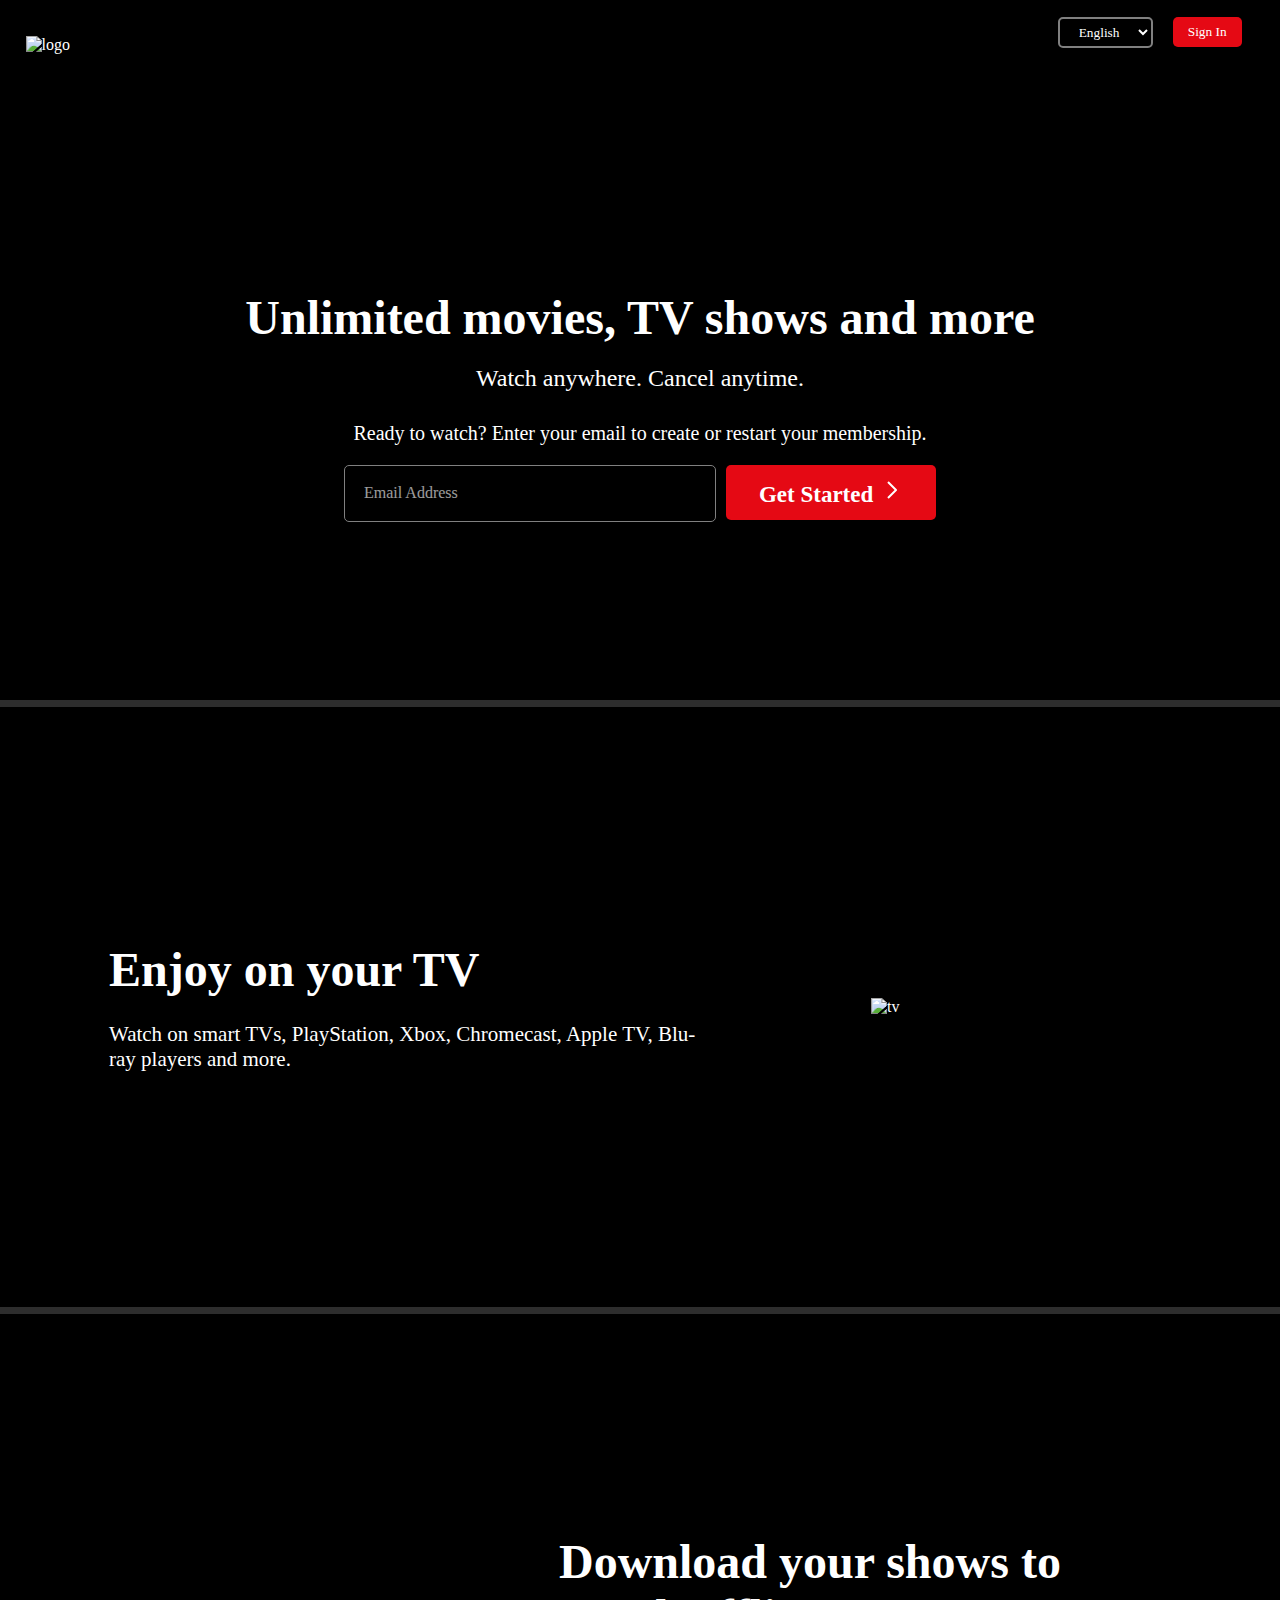
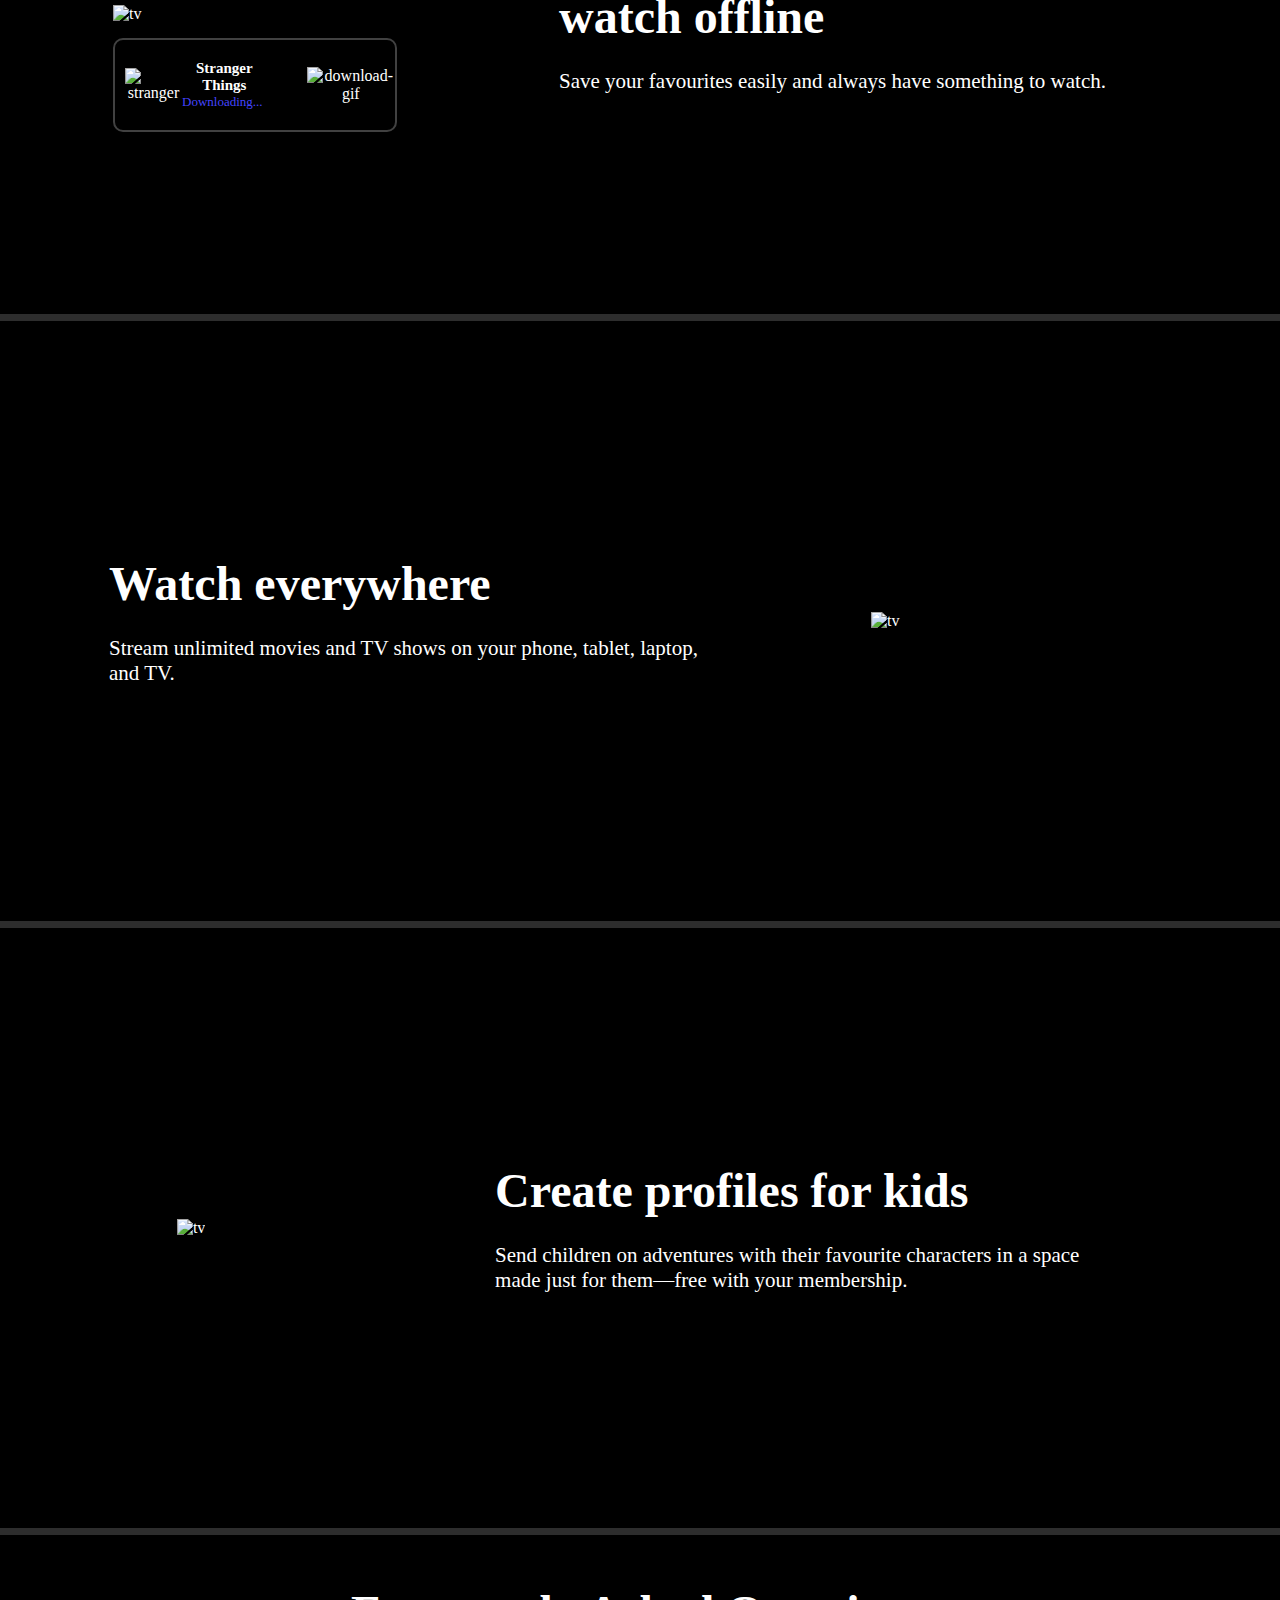
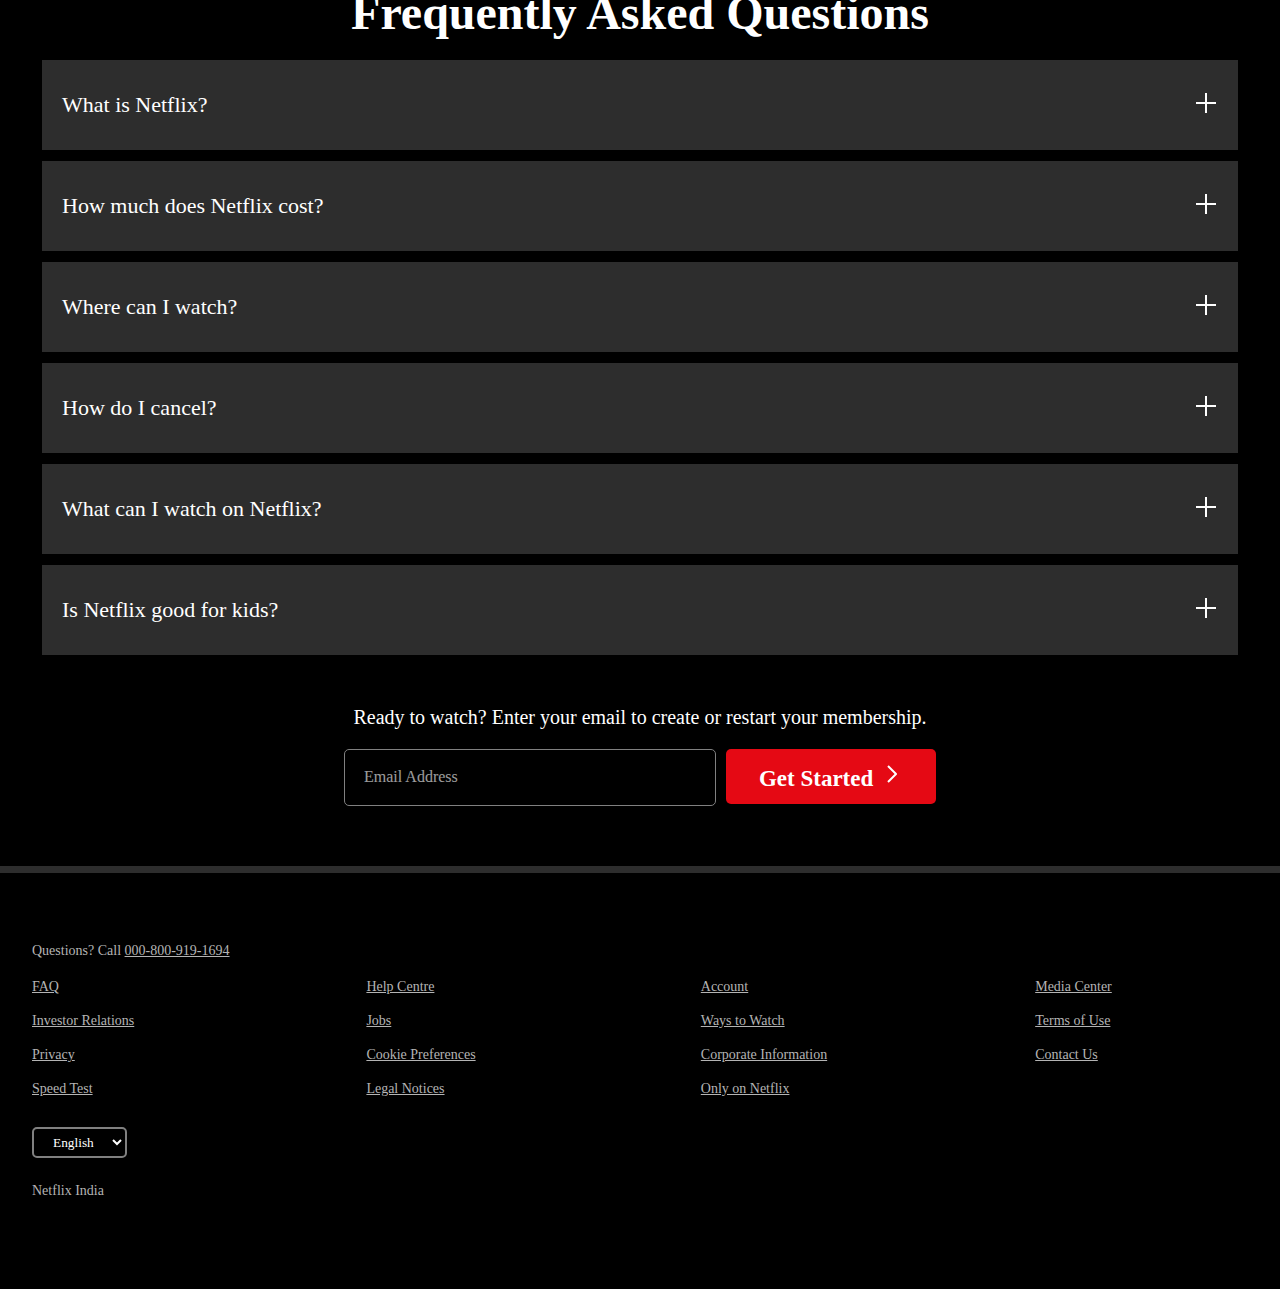
==== commit 18d891e1: "JS major progress collapse" ====
--- a/HTML/index.html
+++ b/HTML/index.html
@@ -154,18 +154,17 @@
             <h1 class="headest faq-title">Frequently Asked Questions</h1>
             <article class="FAQ">
                 <section class="question">
-                    <div class="query">
+                    <div class="query" onclick="togCollapse(event)">
                         <div class="qtext">What is Netflix?</div>
                         <div class="qross">
                             <svg xmlns="http://www.w3.org/2000/svg" fill="none" width="24" height="24"
-                                viewBox="0 0 24 24" role="img" aria-hidden="true"
-                                class="elj7tfr3 default-ltr-cache-1kkka4h e164gv2o5">
-                                <path fill-rule="evenodd" clip-rule="evenodd"
-                                    d="M11 11V2H13V11H22V13H13V22H11V13H2V11H11Z" fill="currentColor"></path>
-                            </svg>
-                        </div>
-                    </div>
-                    <!-- <div class="hidden-text">
+                                viewBox="0 0 24 24" role="img" aria-hidden="true">
+                                <path fill-rule="evenodd" clip-rule="evenodd"
+                                    d="M11 11V2H13V11H22V13H13V22H11V13H2V11H11Z" fill="currentColor"></path>
+                            </svg>
+                        </div>
+                    </div>
+                    <div class="hidden-text">
                         <div class="t1">
                             Netflix is a streaming service that offers a wide variety of award-winning TV shows, movies,
                             anime,
@@ -177,44 +176,42 @@
                             price. There's always something new to discover, and new TV shows and movies are added every
                             week!
                         </div>
-                    </div> -->
-                </section>
-
-                <section class="question">
-                    <div class="query">
+                    </div>
+                </section>
+
+                <section class="question">
+                    <div class="query" onclick="togCollapse(event)">
                         <div class="qtext">How much does Netflix cost?</div>
                         <div class="qross">
                             <svg xmlns="http://www.w3.org/2000/svg" fill="none" width="24" height="24"
-                                viewBox="0 0 24 24" role="img" aria-hidden="true"
-                                class="elj7tfr3 default-ltr-cache-1kkka4h e164gv2o5">
-                                <path fill-rule="evenodd" clip-rule="evenodd"
-                                    d="M11 11V2H13V11H22V13H13V22H11V13H2V11H11Z" fill="currentColor"></path>
-                            </svg>
-                        </div>
-                    </div>
-                    <!-- <div class="hidden-text">
+                                viewBox="0 0 24 24" role="img" aria-hidden="true">
+                                <path fill-rule="evenodd" clip-rule="evenodd"
+                                    d="M11 11V2H13V11H22V13H13V22H11V13H2V11H11Z" fill="currentColor"></path>
+                            </svg>
+                        </div>
+                    </div>
+                    <div class="hidden-text">
                         <div>
                             Watch Netflix on your smartphone, tablet, Smart TV, laptop, or streaming device, all for one
                             fixed
                             monthly fee. Plans range from ₹149 to ₹649 a month. No extra costs, no contracts.
                         </div>
-                    </div> -->
-                </section>
-
-                <section class="question">
-                    <div class="query">
+                    </div>
+                </section>
+
+                <section class="question">
+                    <div class="query" onclick="togCollapse(event)">
                         <div class="qtext">Where can I watch?</div>
                         <div class="qross">
                             <svg xmlns="http://www.w3.org/2000/svg" fill="none" width="24" height="24"
-                                viewBox="0 0 24 24" role="img" aria-hidden="true"
-                                class="elj7tfr3 default-ltr-cache-1kkka4h e164gv2o5">
-                                <path fill-rule="evenodd" clip-rule="evenodd"
-                                    d="M11 11V2H13V11H22V13H13V22H11V13H2V11H11Z" fill="currentColor"></path>
-                            </svg>
-                        </div>
-
-                    </div>
-                    <!-- <div class="hidden-text">
+                                viewBox="0 0 24 24" role="img" aria-hidden="true">
+                                <path fill-rule="evenodd" clip-rule="evenodd"
+                                    d="M11 11V2H13V11H22V13H13V22H11V13H2V11H11Z" fill="currentColor"></path>
+                            </svg>
+                        </div>
+
+                    </div>
+                    <div class="hidden-text">
                         <div class="t1">
                             Watch anywhere, anytime. Sign in with your Netflix account to watch instantly on the web at
                             netflix.com from your personal computer or on any internet-connected device that offers the
@@ -227,65 +224,62 @@
                             to watch while you're on the go and without an internet connection. Take Netflix with you
                             anywhere.
                         </div>
-                    </div> -->
-                </section>
-
-                <section class="question">
-                    <div class="query">
+                    </div>
+                </section>
+
+                <section class="question">
+                    <div class="query" onclick="togCollapse(event)">
                         <div class="qtext">How do I cancel?</div>
                         <div class="qross">
                             <svg xmlns="http://www.w3.org/2000/svg" fill="none" width="24" height="24"
-                                viewBox="0 0 24 24" role="img" aria-hidden="true"
-                                class="elj7tfr3 default-ltr-cache-1kkka4h e164gv2o5">
-                                <path fill-rule="evenodd" clip-rule="evenodd"
-                                    d="M11 11V2H13V11H22V13H13V22H11V13H2V11H11Z" fill="currentColor"></path>
-                            </svg>
-                        </div>
-                    </div>
-                    <!-- <div class="hidden-text">
+                                viewBox="0 0 24 24" role="img" aria-hidden="true">
+                                <path fill-rule="evenodd" clip-rule="evenodd"
+                                    d="M11 11V2H13V11H22V13H13V22H11V13H2V11H11Z" fill="currentColor"></path>
+                            </svg>
+                        </div>
+                    </div>
+                    <div class="hidden-text">
                         <div>
                             Netflix is flexible. There are no annoying contracts and no commitments. You can easily
                             cancel your
                             account online in two clicks. There are no cancellation fees – start or stop your account
                             anytime.
                         </div>
-                    </div> -->
-                </section>
-
-                <section class="question">
-                    <div class="query">
+                    </div>
+                </section>
+
+                <section class="question">
+                    <div class="query" onclick="togCollapse(event)">
                         <div class="qtext">What can I watch on Netflix?</div>
                         <div class="qross">
                             <svg xmlns="http://www.w3.org/2000/svg" fill="none" width="24" height="24"
-                                viewBox="0 0 24 24" role="img" aria-hidden="true"
-                                class="elj7tfr3 default-ltr-cache-1kkka4h e164gv2o5">
-                                <path fill-rule="evenodd" clip-rule="evenodd"
-                                    d="M11 11V2H13V11H22V13H13V22H11V13H2V11H11Z" fill="currentColor"></path>
-                            </svg>
-                        </div>
-                    </div>
-                    <!-- <div class="hidden-text">
+                                viewBox="0 0 24 24" role="img" aria-hidden="true">
+                                <path fill-rule="evenodd" clip-rule="evenodd"
+                                    d="M11 11V2H13V11H22V13H13V22H11V13H2V11H11Z" fill="currentColor"></path>
+                            </svg>
+                        </div>
+                    </div>
+                    <div class="hidden-text">
                         <div>
                             Netflix has an extensive library of feature films, documentaries, TV shows, anime,
                             award-winning
                             Netflix originals, and more. Watch as much as you want, anytime you want.
                         </div>
-                    </div> -->
-                </section>
-
-                <section class="question">
-                    <div class="query">
+                    </div>
+                </section>
+
+                <section class="question">
+                    <div class="query" onclick="togCollapse(event)">
                         <div class="qtext">Is Netflix good for kids?</div>
                         <div class="qross">
                             <svg xmlns="http://www.w3.org/2000/svg" fill="none" width="24" height="24"
-                                viewBox="0 0 24 24" role="img" aria-hidden="true"
-                                class="elj7tfr3 default-ltr-cache-1kkka4h e164gv2o5">
-                                <path fill-rule="evenodd" clip-rule="evenodd"
-                                    d="M11 11V2H13V11H22V13H13V22H11V13H2V11H11Z" fill="currentColor"></path>
-                            </svg>
-                        </div>
-                    </div>
-                    <!-- <div class="hidden-text">
+                                viewBox="0 0 24 24" role="img" aria-hidden="true">
+                                <path fill-rule="evenodd" clip-rule="evenodd"
+                                    d="M11 11V2H13V11H22V13H13V22H11V13H2V11H11Z" fill="currentColor"></path>
+                            </svg>
+                        </div>
+                    </div>
+                    <div class="hidden-text">
                         <div class="t1">
                             The Netflix Kids experience is included in your membership to give parents control while
                             kids enjoy
@@ -296,7 +290,7 @@
                             rating of
                             content kids can watch and block specific titles you don’t want kids to see.
                         </div>
-                    </div> -->
+                    </div>
                 </section>
             </article>
             <article class="membership">
@@ -354,6 +348,7 @@
             <div class="anyquestion">Netflix India</div>
         </section>
     </footer>
+
     <script src="/JS/script.js"></script>
 </body>
 
--- a/CSS/style.css
+++ b/CSS/style.css
@@ -333,28 +333,26 @@
 
 .qross {
     margin-right: 20px;
-    transform: scale(1.3);
-}
-
-@keyframes crossrotate {
-    from {}
-
-    to {
-        transform: rotate(45deg);
-    }
-}
-
-.query:active {
-    .qross {
-        animation: crossrotate 0.2s ease-out forwards;
-    }
+    transition: 200ms ease-out;
+}
+
+.rotate-q {
+    transform: rotate(45deg);
 }
 
 .hidden-text {
     margin-top: 1px;
-    font-size: 22px;
+    font-size: 24px;
+    background-color: rgb(45, 45, 45);
+    transition: max-height 250ms ease-in, padding 220ms ease-in;
+    max-height: 0;
+    padding: 0 20px;
+    overflow: hidden;
+}
+
+.invisible {
     padding: 20px;
-    background-color: rgb(45, 45, 45);
+    max-height: 400px;
 }
 
 .t1 {
@@ -465,8 +463,8 @@
         font-size: 18px;
     }
 
-    .qross {
-        transform: scale(1);
+    .hidden-text {
+        font-size: 18px;
     }
 
     .feet {
